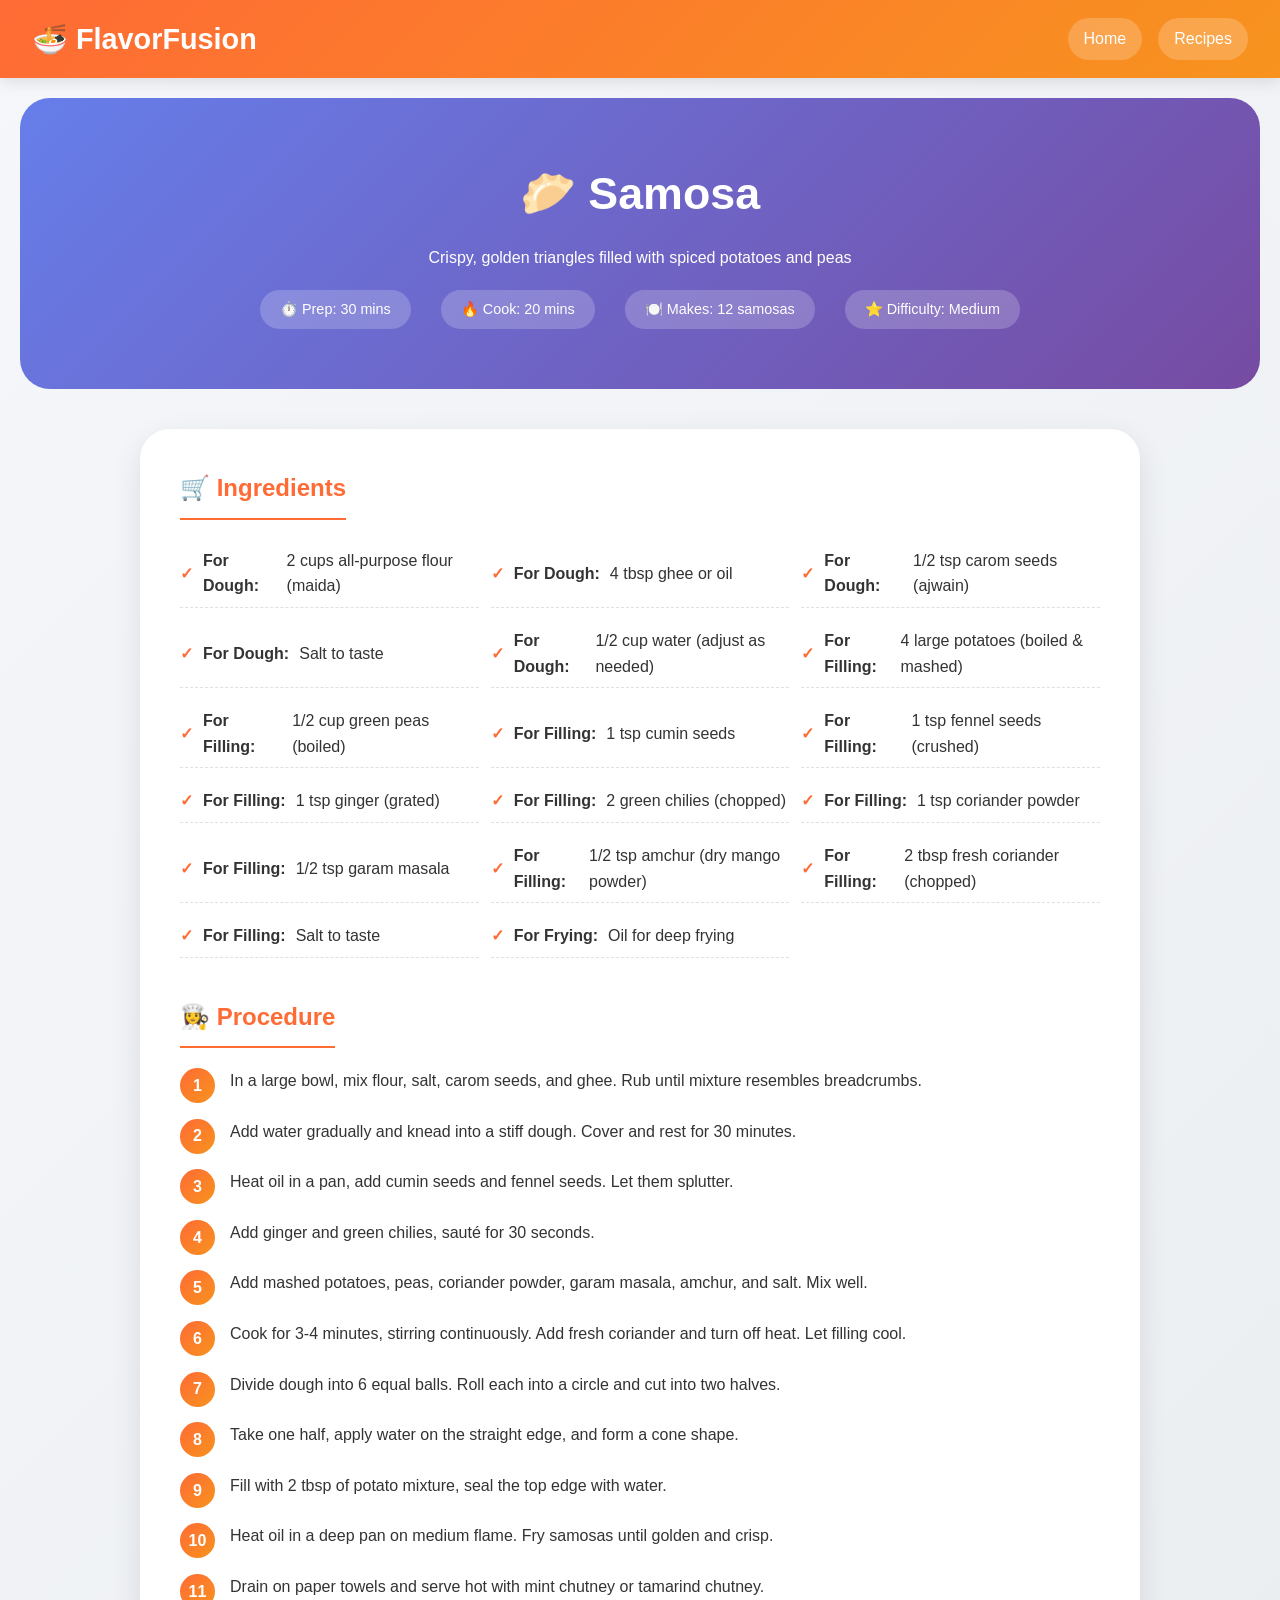
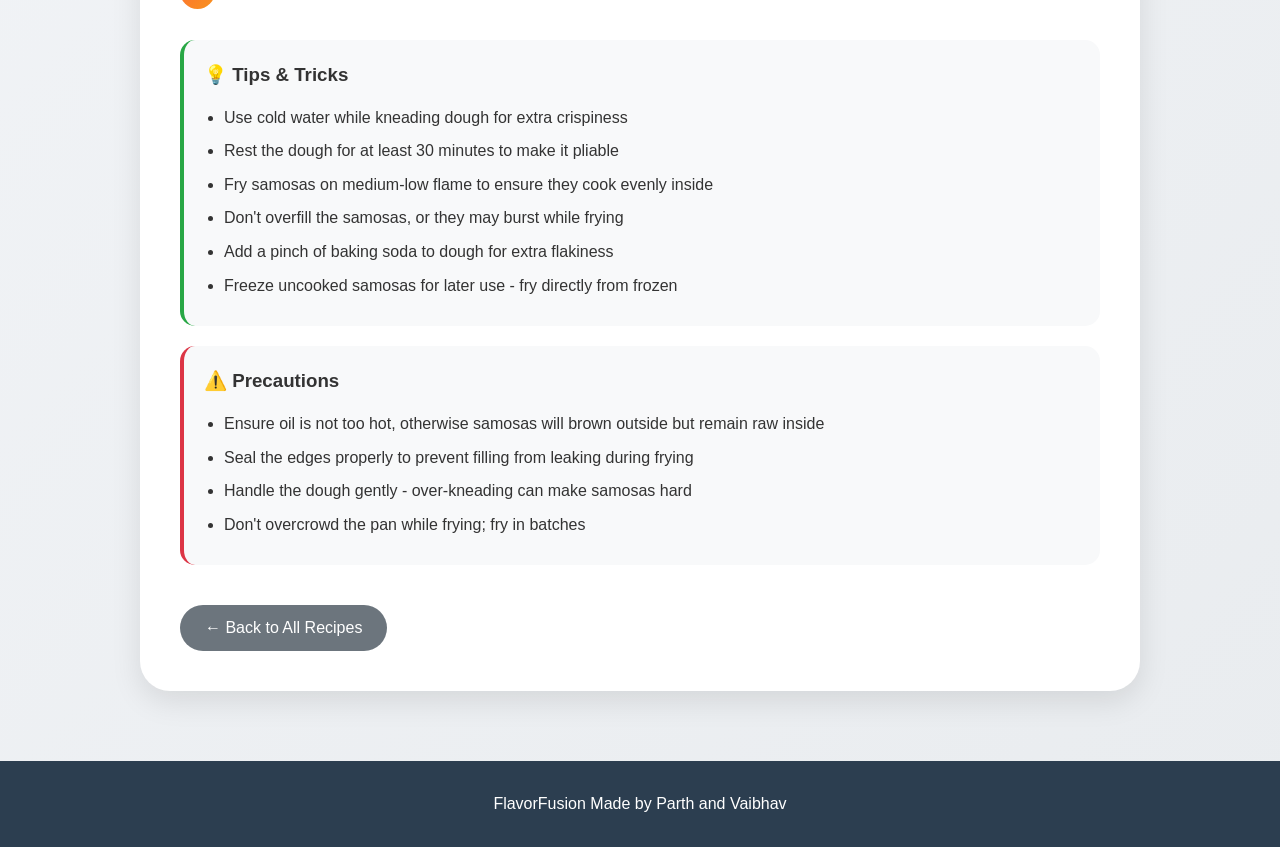
==== recipe1.html @ 5f606833 "Add files via upload" ====
<!DOCTYPE html>
<html lang="en">
<head>
    <meta charset="UTF-8">
    <meta name="viewport" content="width=device-width, initial-scale=1.0">
    <title>Samosa Recipe - FlavorFusion</title>
    <link rel="stylesheet" href="style.css">
</head>
<body>
    <header>
        <nav>
            <div class="logo"><a href="index.html">🍜 FlavorFusion</a></div>
            <div class="nav-links">
                <a href="index.html">Home</a>
                <a href="index.html#recipes">Recipes</a>
            </div>
        </nav>
    </header>

    <div class="container">
        <div class="recipe-hero">
            <h1>🥟 Samosa</h1>
            <p>Crispy, golden triangles filled with spiced potatoes and peas</p>
            <div class="recipe-meta">
                <span>⏱️ Prep: 30 mins</span>
                <span>🔥 Cook: 20 mins</span>
                <span>🍽️ Makes: 12 samosas</span>
                <span>⭐ Difficulty: Medium</span>
            </div>
        </div>

        <div class="recipe-content">
            <div class="recipe-section">
                <h2>🛒 Ingredients</h2>
                <ul class="ingredients-list">
                    <li><strong>For Dough:</strong> 2 cups all-purpose flour (maida)</li>
                    <li><strong>For Dough:</strong> 4 tbsp ghee or oil</li>
                    <li><strong>For Dough:</strong> 1/2 tsp carom seeds (ajwain)</li>
                    <li><strong>For Dough:</strong> Salt to taste</li>
                    <li><strong>For Dough:</strong> 1/2 cup water (adjust as needed)</li>
                    <li><strong>For Filling:</strong> 4 large potatoes (boiled & mashed)</li>
                    <li><strong>For Filling:</strong> 1/2 cup green peas (boiled)</li>
                    <li><strong>For Filling:</strong> 1 tsp cumin seeds</li>
                    <li><strong>For Filling:</strong> 1 tsp fennel seeds (crushed)</li>
                    <li><strong>For Filling:</strong> 1 tsp ginger (grated)</li>
                    <li><strong>For Filling:</strong> 2 green chilies (chopped)</li>
                    <li><strong>For Filling:</strong> 1 tsp coriander powder</li>
                    <li><strong>For Filling:</strong> 1/2 tsp garam masala</li>
                    <li><strong>For Filling:</strong> 1/2 tsp amchur (dry mango powder)</li>
                    <li><strong>For Filling:</strong> 2 tbsp fresh coriander (chopped)</li>
                    <li><strong>For Filling:</strong> Salt to taste</li>
                    <li><strong>For Frying:</strong> Oil for deep frying</li>
                </ul>
            </div>

            <div class="recipe-section">
                <h2>👩‍🍳 Procedure</h2>
                <ul class="steps-list">
                    <li>In a large bowl, mix flour, salt, carom seeds, and ghee. Rub until mixture resembles breadcrumbs.</li>
                    <li>Add water gradually and knead into a stiff dough. Cover and rest for 30 minutes.</li>
                    <li>Heat oil in a pan, add cumin seeds and fennel seeds. Let them splutter.</li>
                    <li>Add ginger and green chilies, sauté for 30 seconds.</li>
                    <li>Add mashed potatoes, peas, coriander powder, garam masala, amchur, and salt. Mix well.</li>
                    <li>Cook for 3-4 minutes, stirring continuously. Add fresh coriander and turn off heat. Let filling cool.</li>
                    <li>Divide dough into 6 equal balls. Roll each into a circle and cut into two halves.</li>
                    <li>Take one half, apply water on the straight edge, and form a cone shape.</li>
                    <li>Fill with 2 tbsp of potato mixture, seal the top edge with water.</li>
                    <li>Heat oil in a deep pan on medium flame. Fry samosas until golden and crisp.</li>
                    <li>Drain on paper towels and serve hot with mint chutney or tamarind chutney.</li>
                </ul>
            </div>

            <div class="tips-box">
                <h3>💡 Tips & Tricks</h3>
                <ul>
                    <li>Use cold water while kneading dough for extra crispiness</li>
                    <li>Rest the dough for at least 30 minutes to make it pliable</li>
                    <li>Fry samosas on medium-low flame to ensure they cook evenly inside</li>
                    <li>Don't overfill the samosas, or they may burst while frying</li>
                    <li>Add a pinch of baking soda to dough for extra flakiness</li>
                    <li>Freeze uncooked samosas for later use - fry directly from frozen</li>
                </ul>
            </div>

            <div class="precautions-box">
                <h3>⚠️ Precautions</h3>
                <ul>
                    <li>Ensure oil is not too hot, otherwise samosas will brown outside but remain raw inside</li>
                    <li>Seal the edges properly to prevent filling from leaking during frying</li>
                    <li>Handle the dough gently - over-kneading can make samosas hard</li>
                    <li>Don't overcrowd the pan while frying; fry in batches</li>
                </ul>
            </div>

            <a href="index.html" class="back-btn">← Back to All Recipes</a>
        </div>
    </div>

    <footer>
        <p>FlavorFusion Made by Parth and Vaibhav</p>
    </footer>
</body>
</html>
---- style.css ----
* {
    margin: 0;
    padding: 0;
    box-sizing: border-box;
}

body {
    font-family: 'Poppins', sans-serif;
    background: linear-gradient(135deg, #f5f7fa 0%, #e9ecef 100%);
    color: #333;
    line-height: 1.6;
}

.container {
    max-width: 1400px;
    margin: 0 auto;
    padding: 20px;
}

header {
    background: linear-gradient(135deg, #ff6b35, #f7931e);
    color: white;
    padding: 1rem 2rem;
    position: sticky;
    top: 0;
    z-index: 1000;
    box-shadow: 0 4px 15px rgba(0,0,0,0.1);
}

nav {
    max-width: 1400px;
    margin: 0 auto;
    display: flex;
    justify-content: space-between;
    align-items: center;
    flex-wrap: wrap;
    gap: 1rem;
}

.logo {
    font-size: 1.8rem;
    font-weight: bold;
}

.logo a {
    color: white;
    text-decoration: none;
}

.nav-links {
    display: flex;
    gap: 1rem;
    flex-wrap: wrap;
}

.nav-links a {
    color: white;
    text-decoration: none;
    padding: 0.5rem 1rem;
    border-radius: 25px;
    transition: all 0.3s ease;
    background: rgba(255,255,255,0.2);
}

.nav-links a:hover {
    background: rgba(255,255,255,0.3);
    transform: translateY(-2px);
}

.hero {
    text-align: center;
    padding: 60px 20px;
    background: linear-gradient(135deg, #667eea 0%, #764ba2 100%);
    color: white;
    border-radius: 30px;
    margin-bottom: 50px;
    box-shadow: 0 10px 30px rgba(0,0,0,0.1);
}

.hero h1 {
    font-size: 3rem;
    margin-bottom: 15px;
}

.hero p {
    font-size: 1.2rem;
    opacity: 0.95;
}

.recipe-grid {
    display: grid;
    grid-template-columns: repeat(auto-fill, minmax(320px, 1fr));
    gap: 30px;
    padding: 20px 0;
}

.recipe-card {
    background: white;
    border-radius: 20px;
    overflow: hidden;
    box-shadow: 0 10px 30px rgba(0,0,0,0.1);
    transition: all 0.3s ease;
    cursor: pointer;
}

.recipe-card:hover {
    transform: translateY(-10px);
    box-shadow: 0 20px 40px rgba(0,0,0,0.15);
}

.card-image {
    position: relative;
    height: 220px;
    overflow: hidden;
}

.card-image img {
    width: 100%;
    height: 100%;
    object-fit: cover;
    transition: transform 0.5s ease;
}

.recipe-card:hover .card-image img {
    transform: scale(1.1);
}

.category {
    position: absolute;
    top: 15px;
    right: 15px;
    background: rgba(0,0,0,0.7);
    color: white;
    padding: 5px 12px;
    border-radius: 20px;
    font-size: 0.8rem;
    font-weight: 500;
}

.card-content {
    padding: 20px;
}

.card-content h3 {
    font-size: 1.4rem;
    margin-bottom: 10px;
    color: #333;
}

.card-content p {
    color: #666;
    margin-bottom: 15px;
    font-size: 0.9rem;
}

.view-btn {
    display: inline-block;
    background: linear-gradient(135deg, #ff6b35, #f7931e);
    color: white;
    padding: 10px 20px;
    border-radius: 25px;
    text-decoration: none;
    font-weight: 500;
    transition: all 0.3s ease;
    border: none;
    cursor: pointer;
}

.view-btn:hover {
    transform: translateX(5px);
    box-shadow: 0 5px 15px rgba(255,107,53,0.4);
}

.recipe-hero {
    background: linear-gradient(135deg, #667eea 0%, #764ba2 100%);
    color: white;
    padding: 60px 20px;
    text-align: center;
    border-radius: 30px;
    margin-bottom: 40px;
}

.recipe-hero h1 {
    font-size: 2.8rem;
    margin-bottom: 15px;
}

.recipe-meta {
    display: flex;
    justify-content: center;
    gap: 30px;
    margin-top: 20px;
    flex-wrap: wrap;
}

.recipe-meta span {
    background: rgba(255,255,255,0.2);
    padding: 8px 20px;
    border-radius: 30px;
    font-size: 0.9rem;
}

.recipe-content {
    max-width: 1000px;
    margin: 0 auto;
    background: white;
    border-radius: 30px;
    padding: 40px;
    box-shadow: 0 10px 30px rgba(0,0,0,0.1);
}

.recipe-section {
    margin-bottom: 40px;
}

.recipe-section h2 {
    color: #ff6b35;
    margin-bottom: 20px;
    padding-bottom: 10px;
    border-bottom: 2px solid #ff6b35;
    display: inline-block;
}

.ingredients-list {
    list-style: none;
    display: grid;
    grid-template-columns: repeat(auto-fill, minmax(250px, 1fr));
    gap: 12px;
}

.ingredients-list li {
    padding: 8px 0;
    border-bottom: 1px dashed #e0e0e0;
    display: flex;
    align-items: center;
    gap: 10px;
}

.ingredients-list li::before {
    content: "✓";
    color: #ff6b35;
    font-weight: bold;
}

.steps-list {
    list-style: none;
    counter-reset: step-counter;
}

.steps-list li {
    counter-increment: step-counter;
    margin-bottom: 25px;
    padding-left: 50px;
    position: relative;
}

.steps-list li::before {
    content: counter(step-counter);
    background: linear-gradient(135deg, #ff6b35, #f7931e);
    color: white;
    font-weight: bold;
    width: 35px;
    height: 35px;
    border-radius: 50%;
    display: flex;
    align-items: center;
    justify-content: center;
    position: absolute;
    left: 0;
    top: 0;
}

.tips-box, .precautions-box {
    background: #f8f9fa;
    padding: 20px;
    border-radius: 15px;
    margin-bottom: 20px;
    border-left: 4px solid;
}

.tips-box {
    border-left-color: #28a745;
}

.precautions-box {
    border-left-color: #dc3545;
}

.tips-box h3, .precautions-box h3 {
    margin-bottom: 15px;
    display: flex;
    align-items: center;
    gap: 10px;
}

.tips-box ul, .precautions-box ul {
    padding-left: 20px;
}

.tips-box li, .precautions-box li {
    margin-bottom: 8px;
}

.back-btn {
    display: inline-block;
    background: #6c757d;
    color: white;
    padding: 10px 25px;
    border-radius: 25px;
    text-decoration: none;
    margin-top: 20px;
    transition: all 0.3s ease;
}

.back-btn:hover {
    background: #5a6268;
    transform: translateX(-5px);
}

footer {
    background: #2c3e50;
    color: white;
    text-align: center;
    padding: 30px;
    margin-top: 50px;
}

@media (max-width: 768px) {
    .hero h1 {
        font-size: 2rem;
    }
    
    .recipe-hero h1 {
        font-size: 2rem;
    }
    
    .recipe-content {
        padding: 20px;
    }
    
    .recipe-meta {
        gap: 15px;
    }
    
    .ingredients-list {
        grid-template-columns: 1fr;
    }
    
    nav {
        flex-direction: column;
        text-align: center;
    }
}

@media (max-width: 480px) {
    .recipe-grid {
        grid-template-columns: 1fr;
    }
}
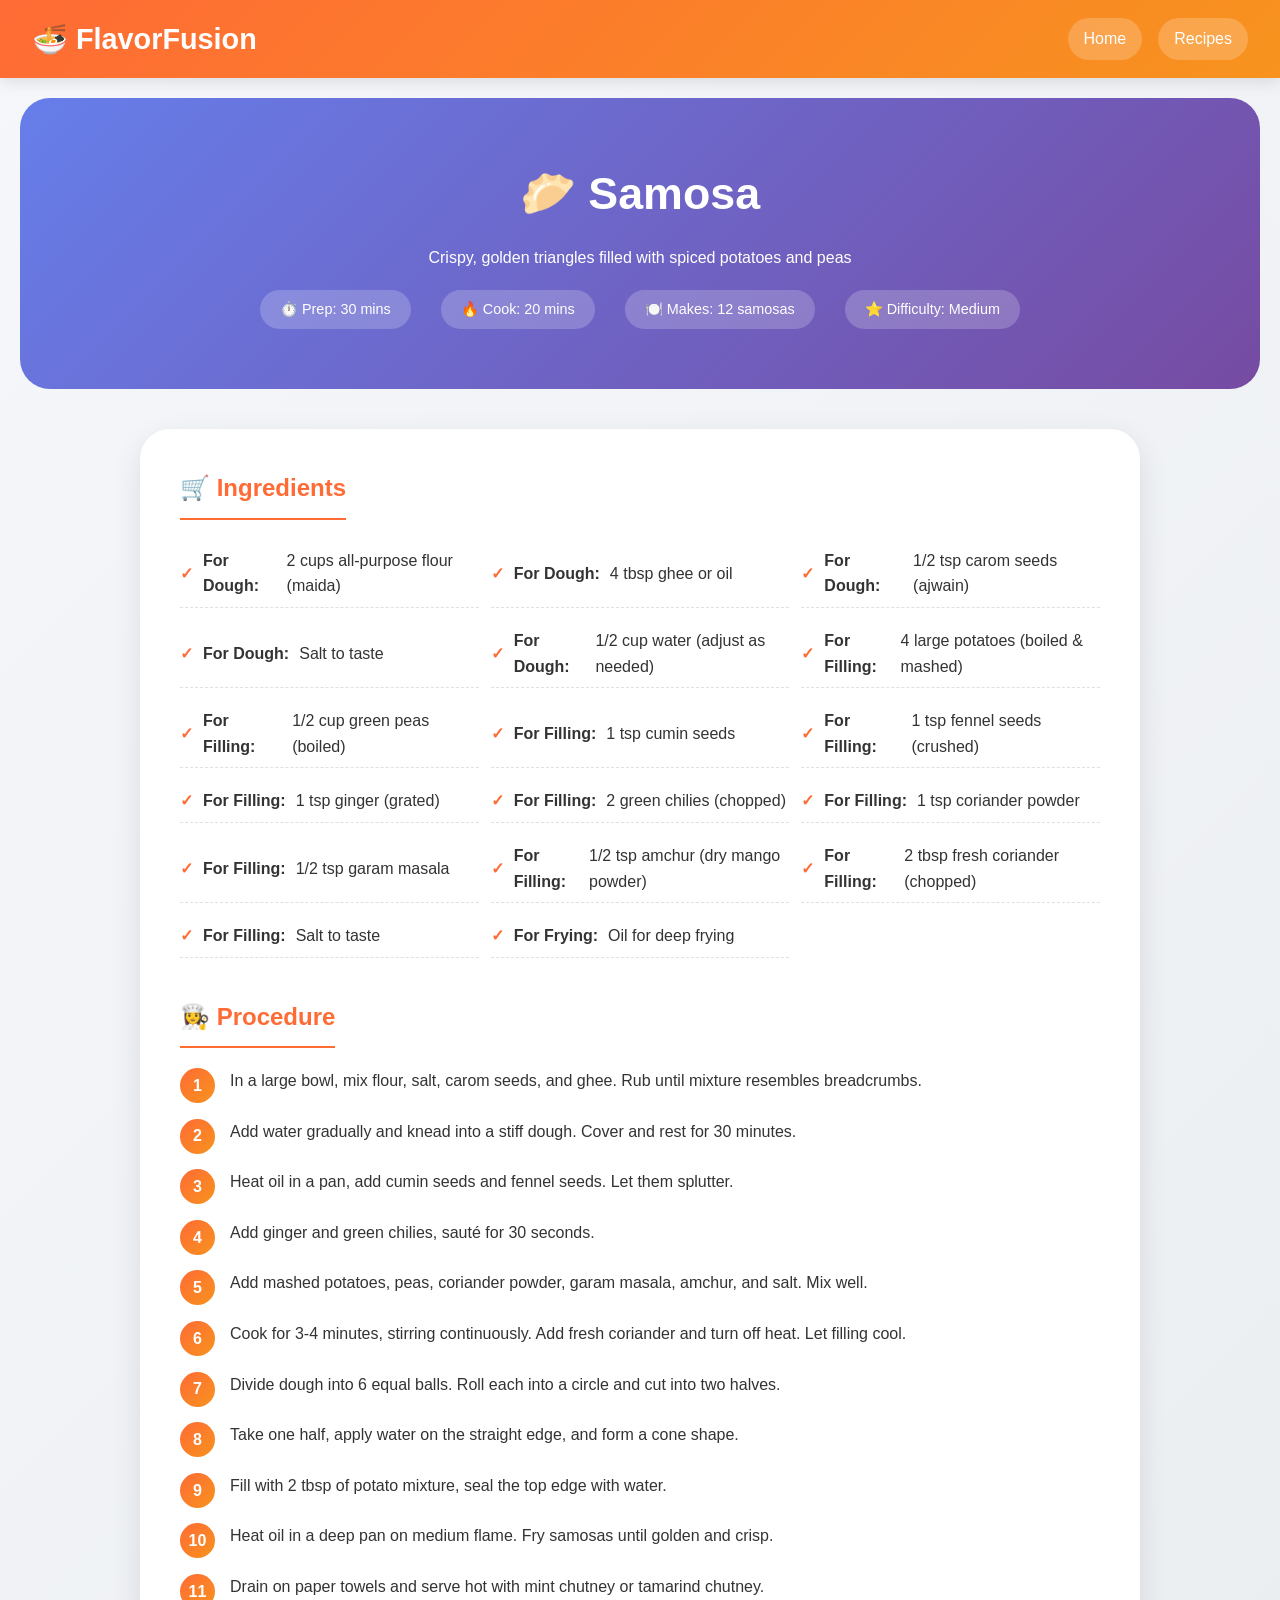
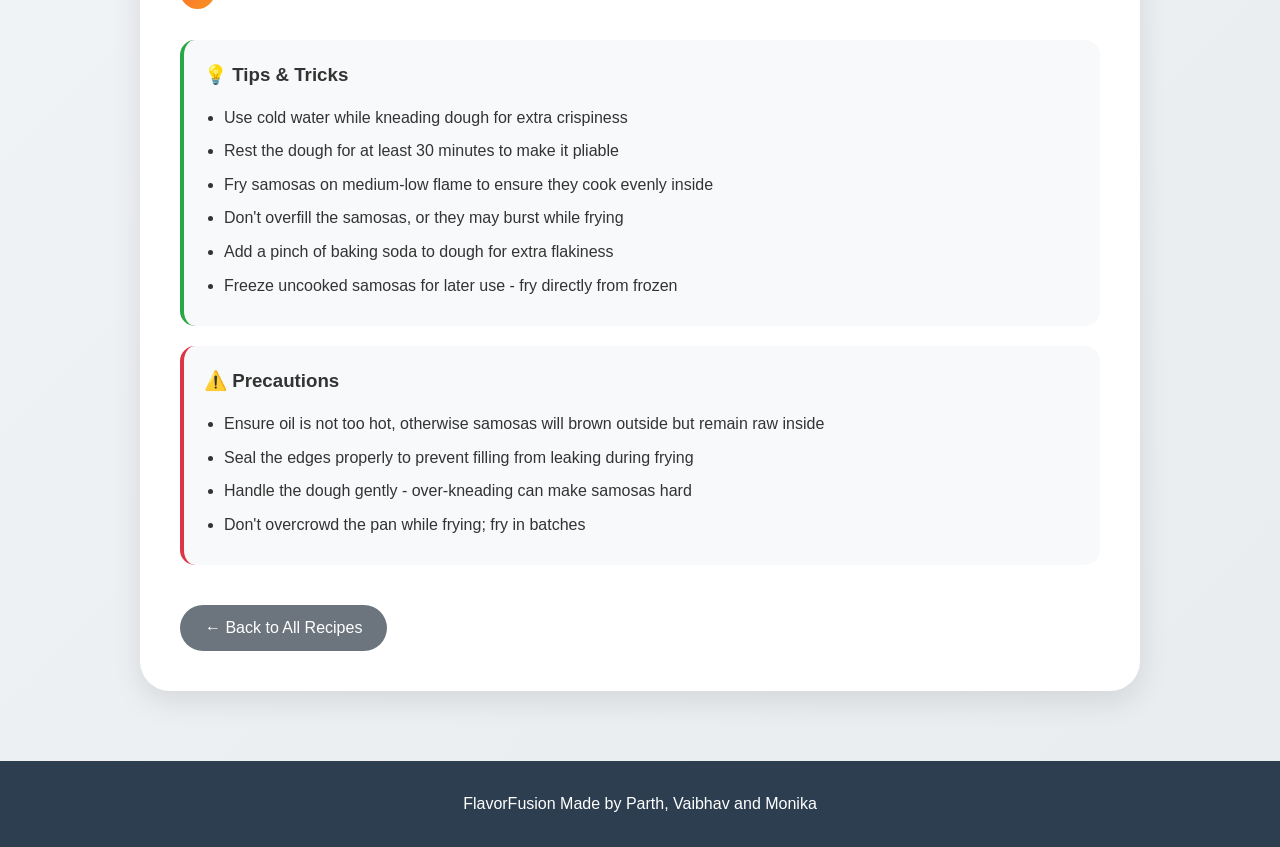
==== commit e290a50d: "Update recipe1.html" ====
--- a/recipe1.html
+++ b/recipe1.html
@@ -97,7 +97,7 @@
     </div>
 
     <footer>
-        <p>FlavorFusion Made by Parth and Vaibhav</p>
+        <p>FlavorFusion Made by Parth, Vaibhav and Monika</p>
     </footer>
 </body>
-</html>+</html>
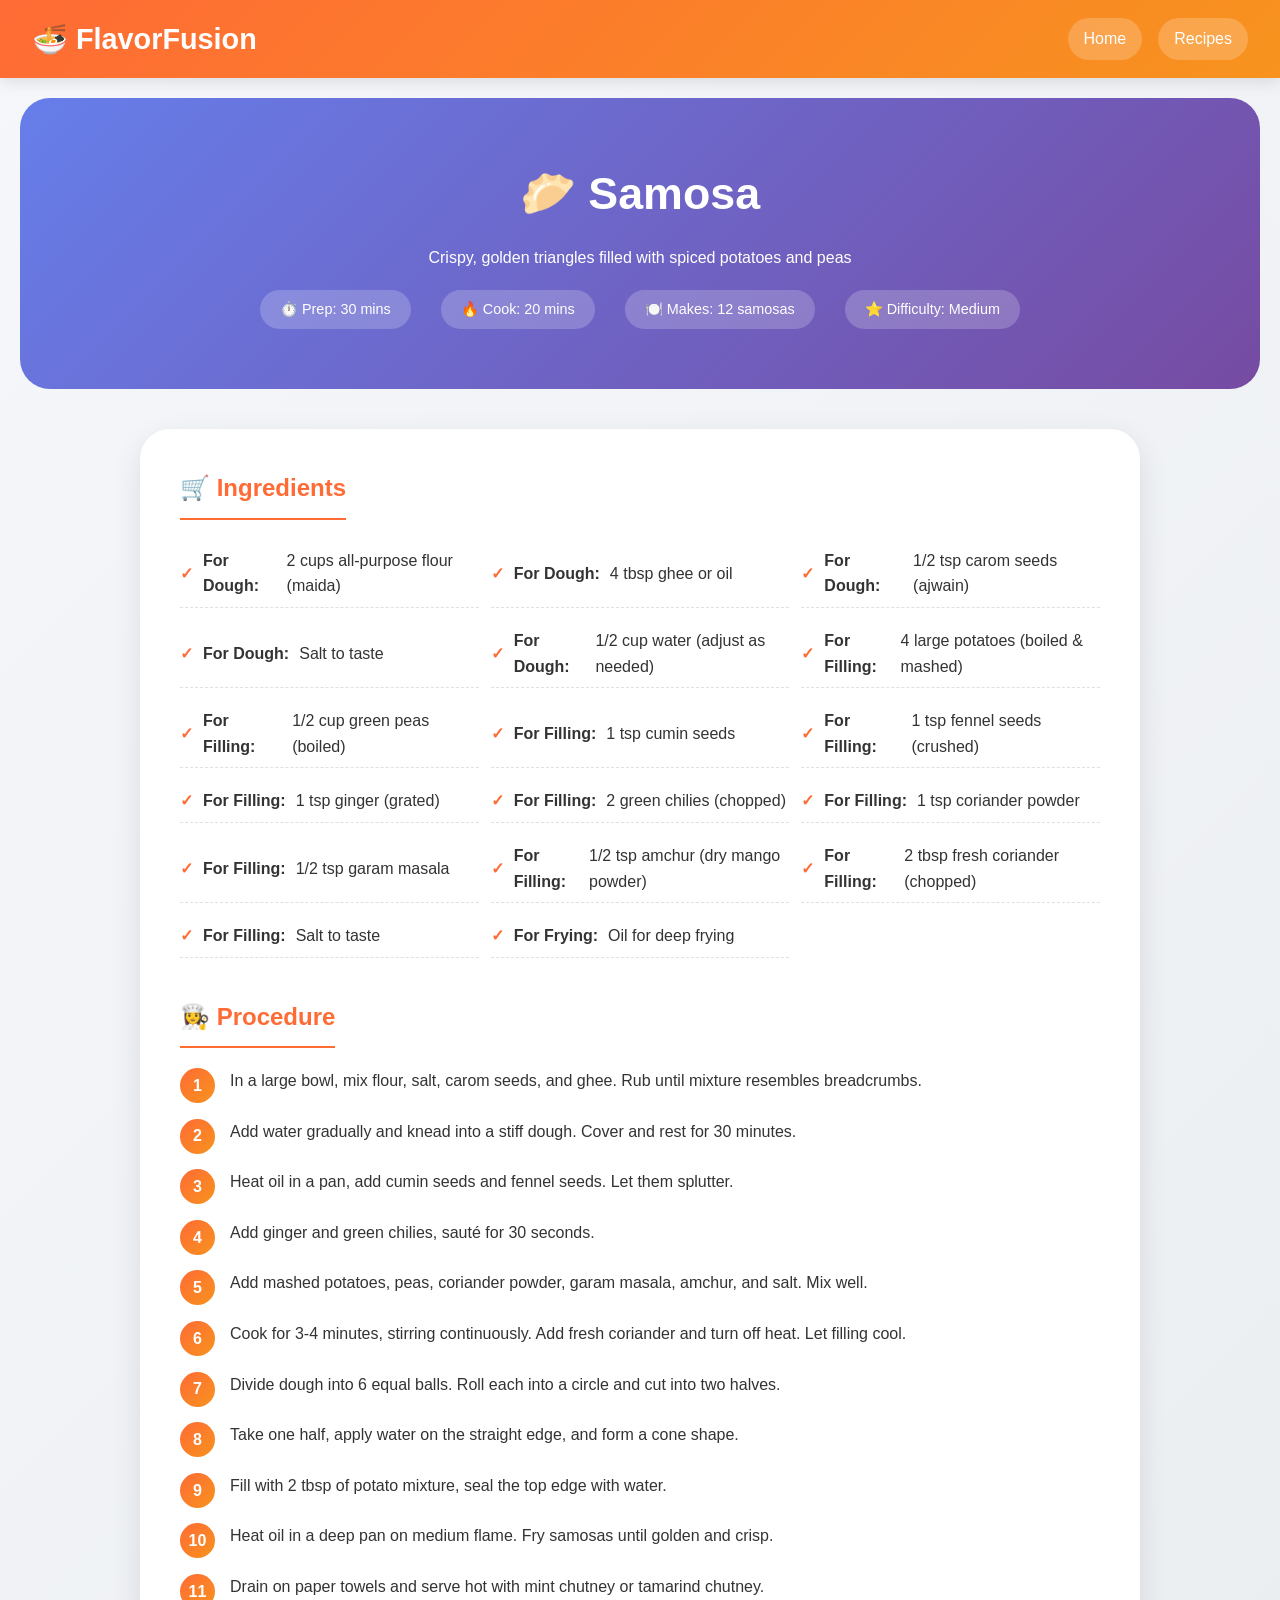
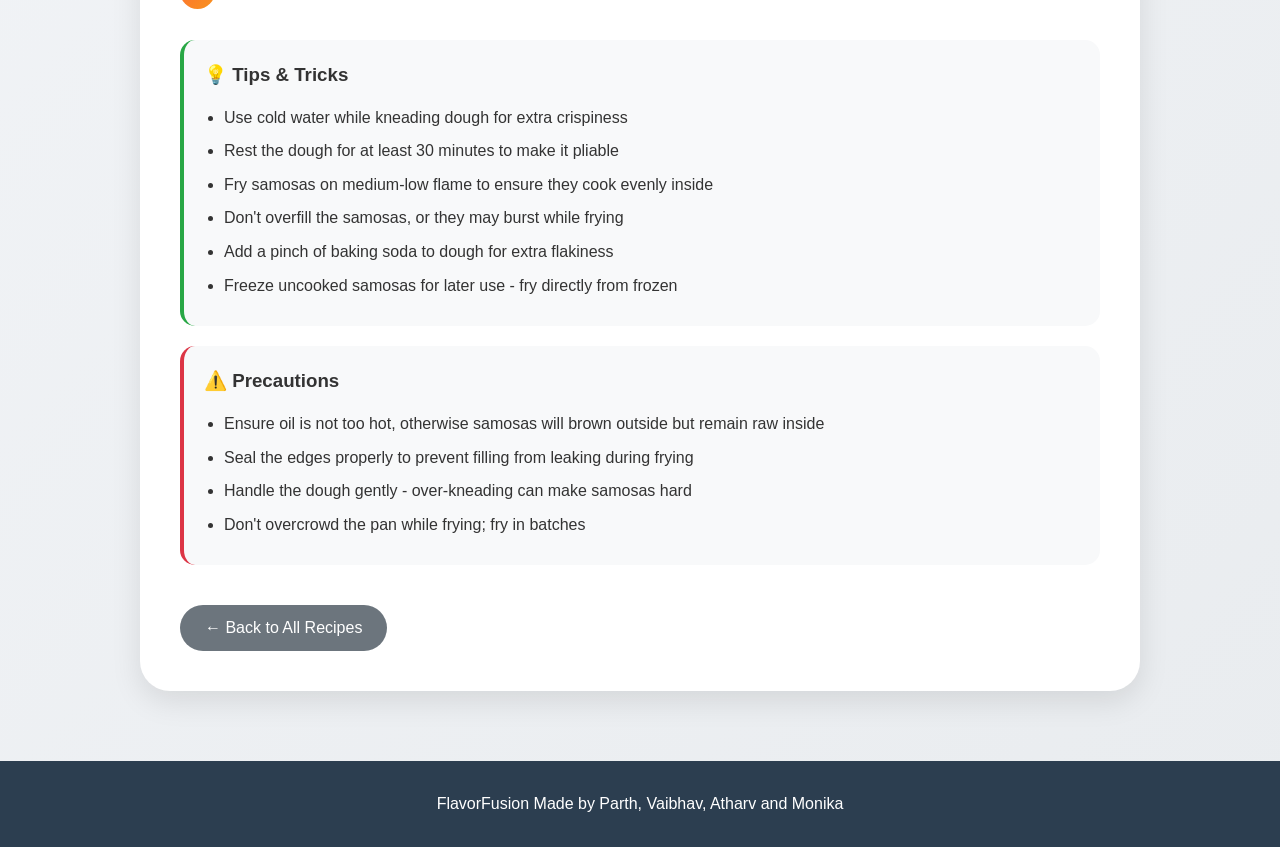
==== commit 4a53a81d: "Update recipe1.html" ====
--- a/recipe1.html
+++ b/recipe1.html
@@ -97,7 +97,7 @@
     </div>
 
     <footer>
-        <p>FlavorFusion Made by Parth, Vaibhav and Monika</p>
+        <p>FlavorFusion Made by Parth, Vaibhav, Atharv and Monika</p>
     </footer>
 </body>
 </html>
